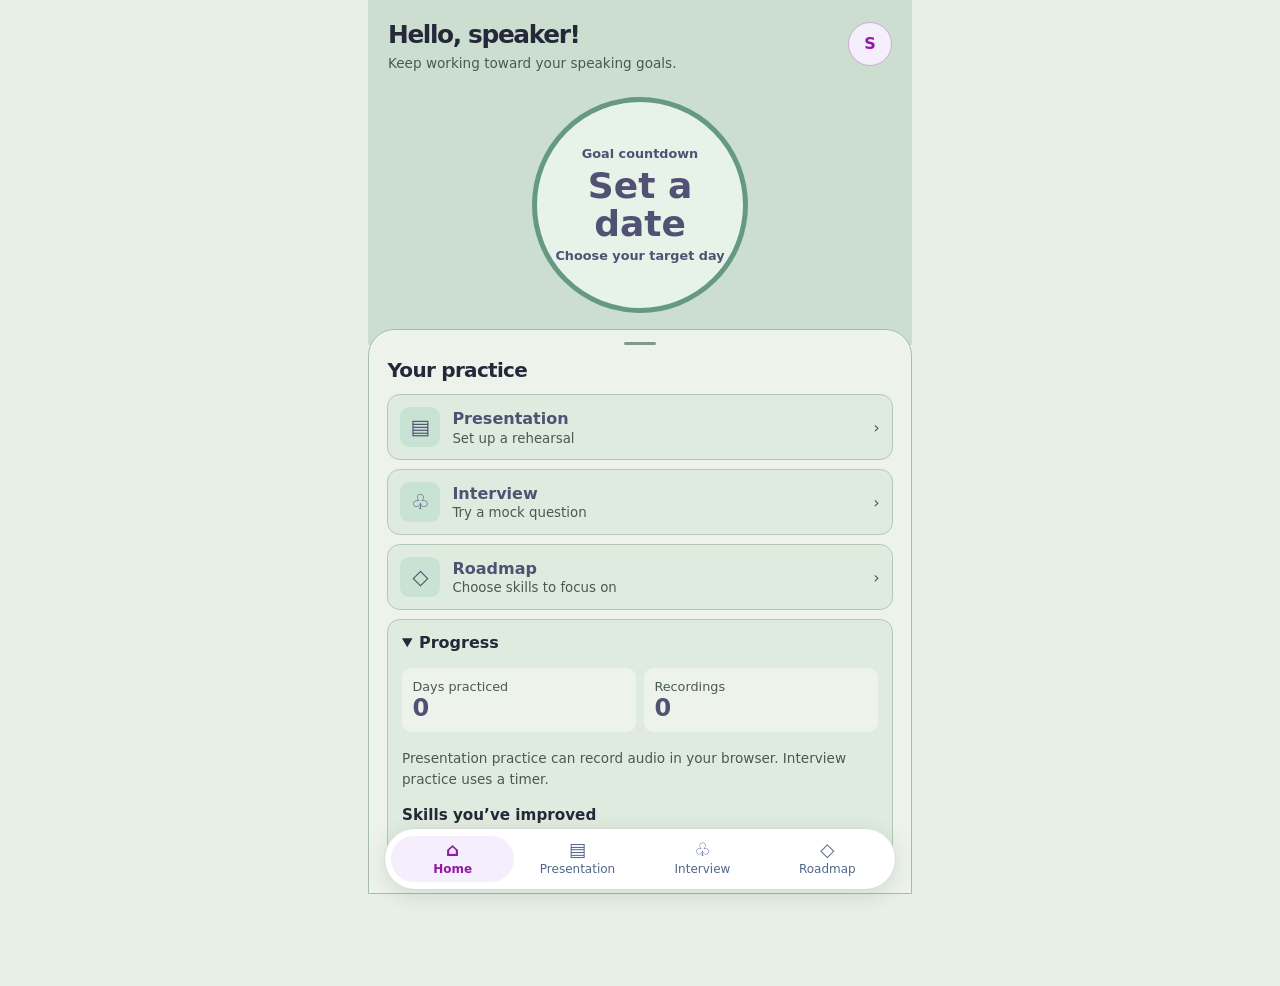
==== frontend/index.html @ f37f769d "Add presentation practice recording" ====
<!doctype html>
<html lang="en">
<head>
  <meta charset="utf-8">
  <meta name="viewport" content="width=device-width, initial-scale=1">
  <title>Speakly · Practice studio</title>
  <link rel="stylesheet" href="./styles.css">
  <script type="module" src="./app.js"></script>
</head>
<body>
  <div class="shell">
    <main id="screen" tabindex="-1"></main>
    <nav class="bottom-nav" aria-label="Main navigation">
      <a href="#home"><span aria-hidden="true">⌂</span>Home</a>
      <a href="#presentation"><span aria-hidden="true">▤</span>Presentation</a>
      <a href="#interview"><span aria-hidden="true">♧</span>Interview</a>
      <a href="#roadmap"><span aria-hidden="true">◇</span>Roadmap</a>
    </nav>
  </div>
  <template id="home">
    <section class="goal-hero">
      <div class="greeting">
        <div><h1 id="greeting">Hello, speaker!</h1><p>Keep working toward your speaking goals.</p></div>
        <button class="profile" id="edit-profile" type="button" aria-label="Edit dashboard name">S</button>
      </div>
      <button class="goal-ring" id="edit-goal" type="button">
        <span>Goal countdown</span>
        <strong id="goal-value">Set a date</strong>
        <span id="goal-caption">Choose your target day</span>
      </button>
    </section>
    <section class="dashboard-sheet" aria-labelledby="practice-heading">
      <span class="sheet-handle" aria-hidden="true"></span>
      <h2 id="practice-heading">Your practice</h2>
      <a class="dashboard-row" href="#presentation"><span class="row-icon" aria-hidden="true">▤</span><span><strong>Presentation</strong><small>Set up a rehearsal</small></span><span aria-hidden="true">›</span></a>
      <a class="dashboard-row" href="#interview"><span class="row-icon" aria-hidden="true">♧</span><span><strong>Interview</strong><small>Try a mock question</small></span><span aria-hidden="true">›</span></a>
      <a class="dashboard-row" href="#roadmap"><span class="row-icon" aria-hidden="true">◇</span><span><strong>Roadmap</strong><small>Choose skills to focus on</small></span><span aria-hidden="true">›</span></a>
      <details class="progress-box" open>
        <summary>Progress</summary>
        <dl class="stats">
          <div><dt>Days practiced</dt><dd id="practice-days">0</dd></div>
          <div><dt>Recordings</dt><dd>0</dd></div>
        </dl>
        <p class="note">Presentation practice can record audio in your browser. Interview practice uses a timer.</p>
        <h3>Skills you’ve improved</h3>
        <p id="improved-skills"></p>
      </details>
    </section>
    <dialog id="goal-dialog">
      <form method="dialog">
        <h2>Set your goal date</h2>
        <label>Target date <input name="target" type="date" required></label>
        <div class="dialog-actions">
          <button value="cancel" formnovalidate>Cancel</button>
          <button value="save">Save date</button>
        </div>
      </form>
    </dialog>
    <dialog id="profile-dialog">
      <form method="dialog">
        <h2>Edit your greeting</h2>
        <label>Display name <input name="displayName" maxlength="40" autocomplete="given-name"></label>
        <div class="dialog-actions">
          <button value="cancel">Cancel</button><button value="save">Save name</button>
        </div>
      </form>
    </dialog>
  </template>
  <template id="roadmap">
    <section class="inner-page">
      <a class="back" href="#home">← Home</a>
      <h1>Your roadmap</h1>
      <p>Choose skills to practice. Mark improvement when you notice a change in your own rehearsals.</p>
      <div id="skill-list"></div>
    </section>
  </template>
  <template id="presentation">
    <a class="back" href="#home">← Home</a>
    <h1>Presentation setup</h1>
    <form>
      <label>Practice format
        <select name="format">
          <option value="random">Random topic</option>
          <option value="prepared">Prepared presentation</option>
          <option value="assignment">Presentation assignment</option>
        </select>
      </label>
      <div id="random-settings">
        <label>Topic category
          <select name="category"><option>Technology and AI</option><option>Education</option><option>Society and culture</option><option>Environment</option><option>Business</option><option>Personal experiences</option><option>Current events</option></select>
        </label>
        <label>Suggested topic <textarea name="suggestion" rows="3" maxlength="240" required></textarea></label>
        <button type="button" id="another-topic" class="secondary">Suggest another topic</button>
        <p class="note">Edit the suggestion to make it more specific.</p>
      </div>
      <label id="topic-field" hidden>Topic <input name="topic" maxlength="240"></label>
      <div class="fields">
        <label>Duration
          <select name="duration">
            <option value="60">1 minute</option><option value="180" selected>3 minutes</option>
            <option value="300">5 minutes</option><option value="600">10 minutes</option><option value="900">15 minutes</option>
          </select>
        </label>
        <label>Prep time
          <select name="prep">
            <option value="0">None</option><option value="30">30 seconds</option>
            <option value="60">1 minute</option><option value="180">3 minutes</option>
          </select>
        </label>
      </div>
      <div class="fields">
        <label>Difficulty <select name="difficulty"><option>Beginner</option><option>Intermediate</option><option>Advanced</option></select></label>
        <label>Presentation style <select name="style"><option>Informative</option><option>Persuasive</option><option>Argumentative</option><option>Explanatory</option></select></label>
      </div>
      <label>Audience
        <select name="audience"><option>Classroom</option><option>Professional</option><option>General</option></select>
      </label>
      <label>Slides PDF (optional) <input type="file" name="slides" accept=".pdf,application/pdf"></label>
      <p class="note">Your PDF opens locally during practice. You can choose to record audio during your rehearsal.</p>
      <button>Start rehearsal</button>
    </form>
  </template>
  <template id="interview">
    <a class="back" href="#home">← Home</a>
    <h1>Mock interview setup</h1>
    <form>
      <label>Question source
        <select name="source"><option value="sample">Sample question</option><option value="own">My question</option></select>
      </label>
      <label id="question-field" hidden>Your question <textarea name="question" rows="3" maxlength="500"></textarea></label>
      <p class="note">Answer out loud at your own pace. This rehearsal uses a timer and does not record.</p>
      <button>Start interview</button>
    </form>
  </template>
  <template id="practice">
    <section class="practice">
      <p class="eyebrow" id="practice-mode"></p>
      <h1 id="prompt"></h1>
      <p id="audience"></p>
      <p id="practice-details"></p>
      <a id="slides" hidden target="_blank" rel="noopener noreferrer">Open slides in a new tab ↗</a>
      <div id="recording-controls" hidden>
        <p id="recording-status" role="status" aria-live="polite">Microphone is off.</p>
        <button id="record-audio" type="button" class="secondary">Start recording</button>
      </div>
      <p id="timer-label"></p>
      <p class="timer" id="timer"></p>
      <button id="advance" type="button">Finish practice</button>
    </section>
  </template>
  <template id="summary">
    <section class="practice">
      <p class="eyebrow">Session complete</p>
      <h1>Practice finished</h1>
      <p id="elapsed"></p>
      <div id="recording-review" hidden><p>Your recording</p><audio controls></audio></div>
      <a class="button" id="practice-again">Practice again</a>
      <a class="back" href="#home">Back to home</a>
    </section>
  </template>
</body>
</html>
---- frontend/styles.css ----
:root {
  font-family: system-ui, sans-serif;
  color: #242838;
  background: #e7efe7;
  --navy: #515174;
  --line: #a7bba9;
  --sage: #d0e1d3;
  --muted: #495951;
}
* { box-sizing: border-box; }
body { margin: 0; }
.shell { max-width: 66rem; padding: 0 clamp(1rem, 5vw, 4rem) 3rem; margin: auto; }
header {
  display: flex;
  align-items: center;
  justify-content: space-between;
  flex-wrap: wrap;
  gap: .65rem 1rem;
  padding: 1rem 0;
  border-bottom: 1px solid var(--line);
}
a { color: var(--navy); }
.brand { color: inherit; font-weight: 800; font-size: 1.65rem; letter-spacing: -.06em; text-decoration: none; }
.brand span { color: #357968; }
nav { display: flex; gap: clamp(.4rem, 2vw, 1rem); flex-wrap: wrap; }
nav a { padding: .65rem .35rem; text-decoration: none; font-size: .9rem; }
nav a[aria-current] { text-decoration: underline; text-underline-offset: .35em; font-weight: 700; }
:focus-visible { outline: 3px solid #453887; outline-offset: 4px; }
main { margin-top: clamp(1.5rem, 5vw, 3.5rem); }
.hero { margin-bottom: 2rem; }
h1 { font-size: clamp(2rem, 5vw, 4rem); line-height: 1.05; letter-spacing: -.055em; margin: .4em 0 .35em; overflow-wrap: anywhere; }
h2 { margin: .65em 0 .25em; font-size: 1.6rem; letter-spacing: -.035em; }
p { line-height: 1.55; }
.hero p, .choice p, .note { color: var(--muted); }
.eyebrow { color: #306653 !important; font-size: .8rem; letter-spacing: .13em; text-transform: uppercase; font-weight: 750; }
.choices, .fields { display: grid; gap: 1rem; grid-template-columns: repeat(2, minmax(0, 1fr)); }
.choice { padding: clamp(1.2rem, 4vw, 2rem); background: var(--sage); border: 1px solid var(--line); border-radius: 1rem; text-decoration: none; color: inherit; }
.choice.interview { background: #d5e7e1; }
.choice:hover { border-color: var(--navy); }
.mark { display: inline-grid; place-items: center; border-radius: .65rem; width: 3rem; height: 3rem; font-size: 1.5rem; color: #325c51; background: #aed2c0; }
.interview .mark { background: #d6d3e6; color: var(--navy); }
.action { color: var(--navy); font-weight: 750; display: inline-block; margin-top: 1rem; }
.back { display: inline-block; margin-top: .5rem; }
form, .practice { max-width: 37rem; }
form { display: grid; gap: 1rem; margin-top: 1.6rem; }
label { display: grid; gap: .4rem; font-weight: 650; min-width: 0; }
[hidden] { display: none !important; }
select, input, textarea { width: 100%; min-width: 0; color: inherit; }
select, input, textarea, button, .button { font: inherit; padding: .75rem; border-radius: .55rem; border: 1px solid #81998a; background: #eef4ed; }
button, .button { display: inline-block; background: var(--navy); color: #fff; border-color: var(--navy); cursor: pointer; font-weight: 700; text-decoration: none; text-align: center; }
button:hover, .button:hover { background: #404060; }
.practice .back { margin-left: 1rem; }
.timer { font-size: 3rem; font-variant-numeric: tabular-nums; margin: .25rem 0 1rem; color: var(--navy); }
@media (max-width: 38rem) { .choices { grid-template-columns: 1fr; } }

/* Dashboard colors are sampled visually from the mobile reference. */
:root {
  --nav-purple: #9119a6;
  --nav-lavender: #f4eefd;
  --nav-inactive: #52678b;
}
.shell {
  max-width: 34rem;
  padding: 0 0 calc(5.75rem + env(safe-area-inset-bottom));
}
main { margin: 0; padding: 1.2rem; }
main.dashboard { padding: 0; }
main:focus { outline: none; }
.goal-hero {
  position: sticky;
  top: 0;
  padding: 1.35rem 1.25rem 2rem;
  background: #cbded0;
}
.greeting { display: flex; gap: .75rem; justify-content: space-between; align-items: start; }
.greeting h1 { font-size: 1.55rem; margin: 0; }
.greeting p { color: var(--muted); font-size: .85rem; margin: .35rem 0 0; }
.profile {
  flex: 0 0 2.75rem;
  height: 2.75rem;
  padding: 0;
  border-radius: 50%;
  background: var(--nav-lavender);
  color: var(--nav-purple);
  border-color: #cfaccf;
}
.profile:hover { background: #e9dcef; }
.goal-ring {
  display: flex;
  flex-direction: column;
  align-items: center;
  justify-content: center;
  gap: .35rem;
  width: min(64vw, 13.5rem);
  aspect-ratio: 1;
  margin: 1.4rem auto 0;
  border: .35rem solid #659984;
  border-radius: 50%;
  background: #e7f2e9;
  color: var(--navy);
}
.goal-ring:hover { background: #dceee3; }
.goal-ring strong { font-size: clamp(1.35rem, 6vw, 2.25rem); line-height: 1.05; }
.goal-ring span { font-size: .8rem; }
.dashboard-sheet {
  position: relative;
  background: #edf3eb;
  margin-top: -1rem;
  padding: .75rem 1.15rem 1.6rem;
  border: 1px solid #a7bba9;
  border-radius: 1.65rem 1.65rem 0 0;
}
.sheet-handle { display: block; width: 2rem; height: .2rem; margin: 0 auto .8rem; border-radius: 1rem; background: #81998a; }
.dashboard-sheet > h2 { margin: 0 0 .8rem; font-size: 1.25rem; }
.dashboard-row {
  display: grid;
  grid-template-columns: 2.5rem minmax(0, 1fr) auto;
  align-items: center;
  gap: .75rem;
  min-height: 4rem;
  padding: .75rem;
  margin-bottom: .55rem;
  border-radius: .8rem;
  border: 1px solid #b4c8b8;
  background: #e0ebdf;
  text-decoration: none;
}
.dashboard-row:hover { background: #d4e5da; }
.dashboard-row small { display: block; margin-top: .15rem; color: var(--muted); }
.row-icon { display: grid; place-items: center; height: 2.5rem; border-radius: .6rem; background: #c8e2d4; font-size: 1.3rem; }
.progress-box { padding: .85rem; border-radius: .8rem; border: 1px solid #b4c8b8; background: #e0ebdf; }
.progress-box summary { cursor: pointer; font-weight: 750; }
.progress-box h3 { font-size: .95rem; margin-bottom: .25rem; }
.progress-box p { font-size: .85rem; margin: .25rem 0; }
.stats { display: grid; grid-template-columns: 1fr 1fr; gap: .5rem; }
.stats div { background: #edf3eb; border-radius: .6rem; padding: .65rem; }
.stats dt { font-size: .8rem; color: var(--muted); }
.stats dd { margin: 0; font-size: 1.5rem; font-weight: 750; color: var(--navy); }
.bottom-nav {
  position: fixed;
  z-index: 2;
  bottom: calc(.65rem + env(safe-area-inset-bottom));
  left: 50%;
  transform: translateX(-50%);
  width: min(calc(100% - 1.25rem), 32rem);
  display: grid;
  grid-template-columns: repeat(4, minmax(0, 1fr));
  gap: .15rem;
  padding: .4rem;
  background: #fff;
  border-radius: 2.5rem;
  border: 1px solid #d5dfd5;
  box-shadow: 0 5px 20px #21392b20;
}
.bottom-nav a {
  display: grid;
  justify-items: center;
  gap: .12rem;
  padding: .35rem .1rem;
  min-height: 2.9rem;
  border-radius: 2rem;
  color: var(--nav-inactive);
  font-size: clamp(.59rem, 2.6vw, .75rem);
}
.bottom-nav a span { font-size: 1.15rem; line-height: 1; }
.bottom-nav a[aria-current] { text-decoration: none; background: var(--nav-lavender); color: var(--nav-purple); }
dialog { width: min(24rem, calc(100% - 2rem)); border: 1px solid var(--line); border-radius: 1rem; background: #edf3eb; color: inherit; padding: 1.15rem; }
dialog::backdrop { background: #202c2a70; }
dialog form { margin: 0; }
dialog h2 { margin: 0; }
.dialog-actions { display: flex; justify-content: flex-end; gap: .5rem; }
.dialog-actions button[value="cancel"] { color: var(--navy); background: transparent; }
.skill-row { margin-bottom: .75rem; padding: .85rem; border: 1px solid var(--line); border-radius: .75rem; }
.skill-row label { display: flex; align-items: center; margin-bottom: .5rem; }
.skill-row input { width: auto; accent-color: var(--nav-purple); }
.skill-row p { margin: .35rem 0; }

#random-settings { display: grid; gap: 1rem; }
#random-settings .note { margin: 0; }
.secondary { background: transparent; color: var(--navy); }
.secondary:hover { background: #dceee3; }

#recording-controls { margin: 1rem 0; padding: .8rem; border: 1px solid var(--line); border-radius: .75rem; background: #edf3eb; }
#recording-status { margin: 0 0 .65rem; font-weight: 650; }
#recording-review audio { max-width: 100%; }
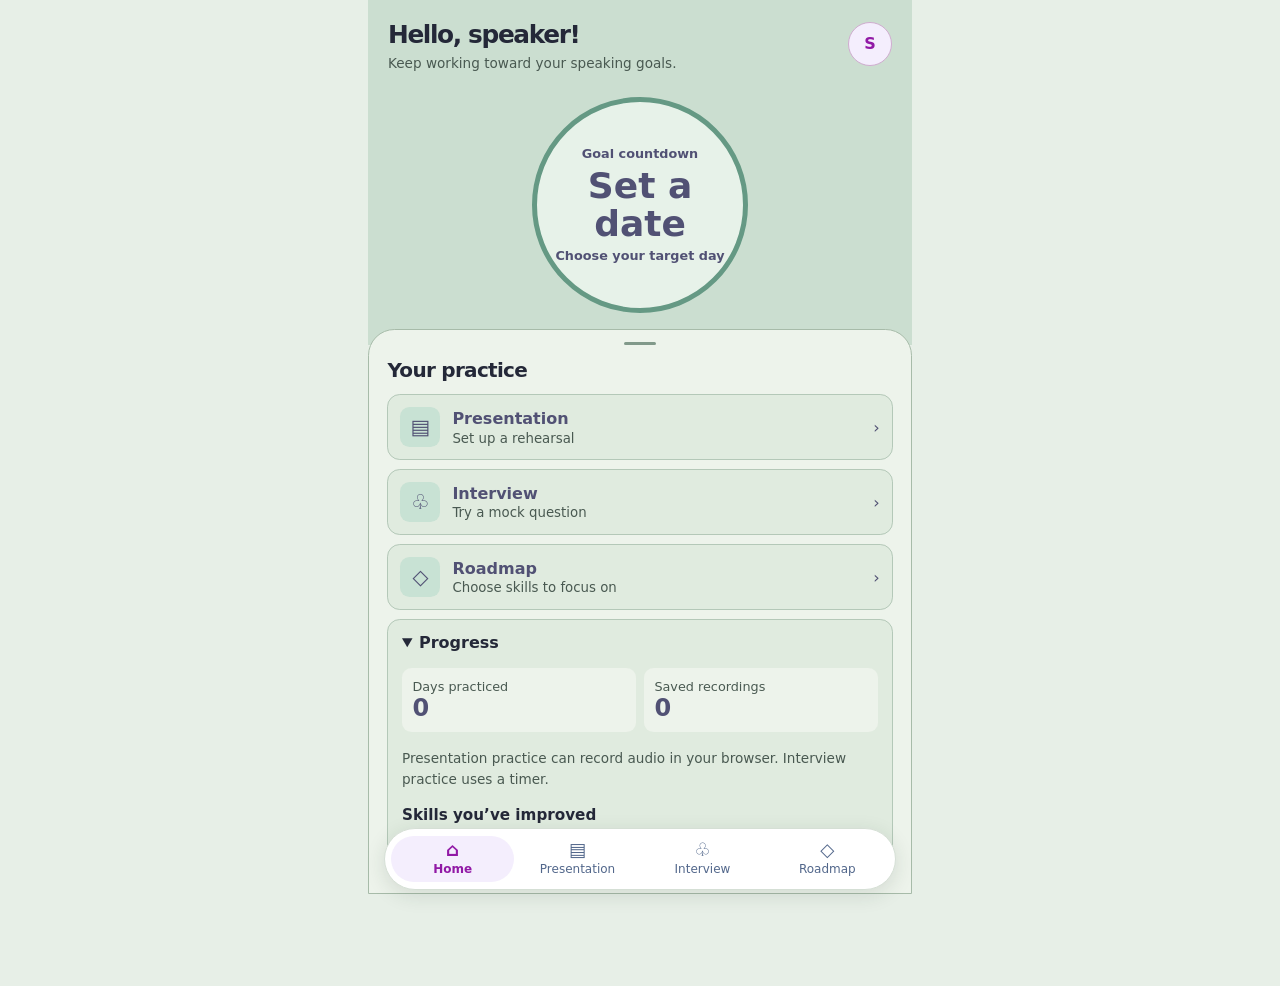
==== commit 88c0a7a3: "Clarify temporary presentation recordings" ====
--- a/frontend/index.html
+++ b/frontend/index.html
@@ -39,7 +39,7 @@
         <summary>Progress</summary>
         <dl class="stats">
           <div><dt>Days practiced</dt><dd id="practice-days">0</dd></div>
-          <div><dt>Recordings</dt><dd>0</dd></div>
+          <div><dt>Saved recordings</dt><dd>0</dd></div>
         </dl>
         <p class="note">Presentation practice can record audio in your browser. Interview practice uses a timer.</p>
         <h3>Skills you’ve improved</h3>
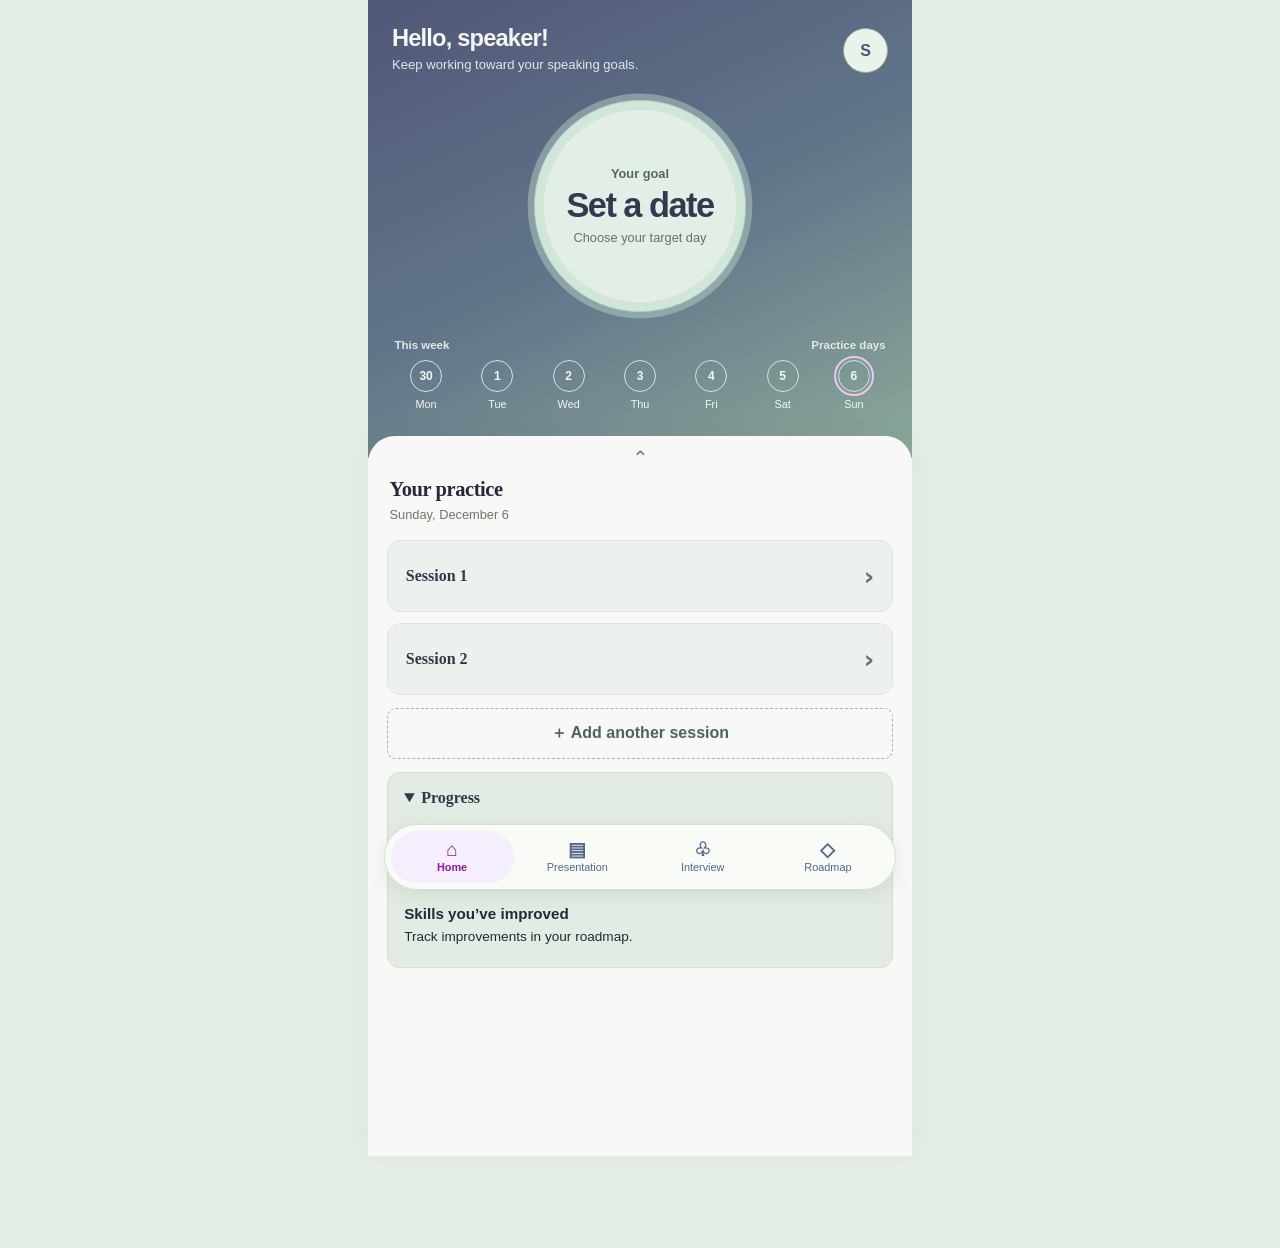
==== commit c04b5ed5: "Update dashboard and session planner" ====
--- a/frontend/index.html
+++ b/frontend/index.html
@@ -11,10 +11,10 @@
   <div class="shell">
     <main id="screen" tabindex="-1"></main>
     <nav class="bottom-nav" aria-label="Main navigation">
-      <a href="#home"><span aria-hidden="true">⌂</span>Home</a>
-      <a href="#presentation"><span aria-hidden="true">▤</span>Presentation</a>
-      <a href="#interview"><span aria-hidden="true">♧</span>Interview</a>
-      <a href="#roadmap"><span aria-hidden="true">◇</span>Roadmap</a>
+      <a href="#home"><span aria-hidden="true">⌂</span><span>Home</span></a>
+      <a href="#presentation"><span aria-hidden="true">▤</span><span>Presentation</span></a>
+      <a href="#interview"><span aria-hidden="true">♧</span><span>Interview</span></a>
+      <a href="#roadmap"><span aria-hidden="true">◇</span><span>Roadmap</span></a>
     </nav>
   </div>
   <template id="home">
@@ -24,28 +24,48 @@
         <button class="profile" id="edit-profile" type="button" aria-label="Edit dashboard name">S</button>
       </div>
       <button class="goal-ring" id="edit-goal" type="button">
-        <span>Goal countdown</span>
+        <span class="goal-label">Your goal</span>
         <strong id="goal-value">Set a date</strong>
         <span id="goal-caption">Choose your target day</span>
       </button>
+      <div class="week-heading"><span>This week</span><span>Practice days</span></div>
+      <ol class="week-strip" id="week-strip" aria-label="Practice days this week"></ol>
     </section>
     <section class="dashboard-sheet" aria-labelledby="practice-heading">
-      <span class="sheet-handle" aria-hidden="true"></span>
-      <h2 id="practice-heading">Your practice</h2>
-      <a class="dashboard-row" href="#presentation"><span class="row-icon" aria-hidden="true">▤</span><span><strong>Presentation</strong><small>Set up a rehearsal</small></span><span aria-hidden="true">›</span></a>
-      <a class="dashboard-row" href="#interview"><span class="row-icon" aria-hidden="true">♧</span><span><strong>Interview</strong><small>Try a mock question</small></span><span aria-hidden="true">›</span></a>
-      <a class="dashboard-row" href="#roadmap"><span class="row-icon" aria-hidden="true">◇</span><span><strong>Roadmap</strong><small>Choose skills to focus on</small></span><span aria-hidden="true">›</span></a>
+      <div class="sheet-hint" aria-hidden="true">⌃</div>
+      <div class="sheet-heading"><div><h2 id="practice-heading">Your practice</h2><p id="today-date"></p></div></div>
+      <div id="session-list" class="session-list"></div>
+      <button id="add-session" class="add-session" type="button">＋ Add another session</button>
+      <p id="session-limit" class="session-limit" hidden>Maximum of five sessions</p>
       <details class="progress-box" open>
         <summary>Progress</summary>
         <dl class="stats">
           <div><dt>Days practiced</dt><dd id="practice-days">0</dd></div>
           <div><dt>Saved recordings</dt><dd>0</dd></div>
         </dl>
-        <p class="note">Presentation practice can record audio in your browser. Interview practice uses a timer.</p>
         <h3>Skills you’ve improved</h3>
         <p id="improved-skills"></p>
       </details>
     </section>
+    <dialog id="session-dialog" aria-labelledby="session-dialog-title">
+      <form method="dialog" id="session-form">
+        <h2 id="session-dialog-title">Edit session</h2>
+        <label>Session name <input name="sessionName" maxlength="80" required></label>
+        <label>Practice type
+          <select name="sessionType">
+            <option value="">Choose a type</option>
+            <option value="presentation">Presentation</option>
+            <option value="interview">Interview</option>
+            <option value="roadmap">Roadmap</option>
+          </select>
+        </label>
+        <label>Description <textarea name="sessionDescription" rows="3" maxlength="500"></textarea></label>
+        <div class="dialog-actions">
+          <button type="button" id="delete-session" class="delete-session">Delete</button>
+          <button value="save">Done</button>
+        </div>
+      </form>
+    </dialog>
     <dialog id="goal-dialog">
       <form method="dialog">
         <h2>Set your goal date</h2>
--- a/frontend/styles.css
+++ b/frontend/styles.css
@@ -183,3 +183,184 @@
 #recording-controls { margin: 1rem 0; padding: .8rem; border: 1px solid var(--line); border-radius: .75rem; background: #edf3eb; }
 #recording-status { margin: 0 0 .65rem; font-weight: 650; }
 #recording-review audio { max-width: 100%; }
+
+/* The home screen uses a quiet sage backdrop and a separate scrolling surface. */
+body { background: #e4ede5; }
+.shell { background: #e4ede5; min-height: 100vh; }
+.goal-hero {
+  min-height: 24.5rem;
+  padding: max(1.6rem, env(safe-area-inset-top)) 1.5rem 3.1rem;
+  background: #dce9dd;
+}
+.greeting { align-items: center; }
+.greeting h1 { color: #2b3040; font-size: 1.48rem; font-weight: 700; letter-spacing: -.035em; }
+.greeting p { color: #596c60; font-size: .82rem; margin-top: .3rem; }
+.profile {
+  flex-basis: 2.8rem;
+  height: 2.8rem;
+  border: 1px solid #91aa98;
+  background: #eaf3e9;
+  color: #505475;
+}
+.profile:hover { background: #f2f7f0; }
+.goal-ring {
+  width: min(53vw, 12.5rem);
+  margin: 2rem auto 0;
+  gap: .35rem;
+  color: #343950;
+  background: #e9f3e9;
+  border: 1px solid #81aa91;
+  box-shadow: inset 0 0 0 .55rem #d5e9d8, 0 0 0 .4rem #d0e3d2;
+}
+.goal-ring:hover { background: #eff8ef; }
+.goal-ring .goal-label { color: #536a5b; font-weight: 600; font-size: .8rem; }
+.goal-ring strong { font-size: clamp(1.4rem, 6vw, 2.15rem); letter-spacing: -.045em; }
+#goal-caption { max-width: 10rem; color: #617368; font-weight: 500; line-height: 1.35; }
+.dashboard-sheet {
+  margin-top: -1.6rem;
+  padding: 1.45rem 1.2rem 2rem;
+  border: 0;
+  border-radius: 1.7rem 1.7rem 0 0;
+  background: #f0f5ee;
+  box-shadow: 0 -5px 20px #324e3c0a;
+}
+.sheet-heading { margin: 0 .15rem 1rem; }
+.sheet-heading h2 { margin: 0; font-size: 1.16rem; letter-spacing: -.02em; }
+.sheet-heading p { color: #68796c; margin: .25rem 0 0; font-size: .8rem; }
+.dashboard-row {
+  min-height: 4.65rem;
+  margin-bottom: .65rem;
+  padding: .75rem .9rem;
+  border: 1px solid #d0dfd2;
+  border-radius: .85rem;
+  background: #e4eee3;
+  color: #303749;
+  grid-template-columns: 2.75rem minmax(0, 1fr) auto;
+}
+.dashboard-row > span:last-child { font-size: 1.5rem; color: #6f8373; }
+.dashboard-row strong { font-size: .96rem; }
+.dashboard-row small { font-size: .76rem; }
+.row-icon { height: 2.75rem; background: #d2e4d5; color: #466a56; }
+.dashboard-row:nth-of-type(2) .row-icon { background: #e0dced; color: #585479; }
+.dashboard-row:nth-of-type(3) .row-icon { background: #d1e7e0; color: #3e776a; }
+.progress-box {
+  margin-top: .85rem;
+  padding: 1rem;
+  background: #e3ece3;
+  border-color: #d0dfd2;
+}
+.progress-box summary { color: #303749; min-height: 2rem; }
+.stats { margin: .4rem 0 .75rem; }
+.stats div { background: #f0f5ee; }
+.stats dd { font-size: 1.4rem; }
+.bottom-nav {
+  bottom: calc(.65rem + env(safe-area-inset-bottom));
+  padding: .35rem;
+  background: #f9fbf7;
+  box-shadow: 0 5px 20px #21392b1a;
+}
+.bottom-nav a { min-height: 3.25rem; align-content: center; text-align: center; }
+.bottom-nav a span:first-child { font-size: 1.2rem; font-weight: 700; }
+.bottom-nav a span:last-child { font-size: clamp(.58rem, 2.5vw, .68rem); line-height: 1.1; }
+.dashboard-row, .goal-ring, .bottom-nav a { transition: transform 110ms ease-out; }
+.dashboard-row:active, .goal-ring:active, .bottom-nav a:active { transform: scale(.98); }
+@media (prefers-reduced-motion: reduce) {
+  .dashboard-row, .goal-ring, .bottom-nav a { transition: none; }
+}
+
+/* The week view reflects locally recorded practice days. */
+:root { font-family: "Avenir Next", Avenir, "Trebuchet MS", sans-serif; }
+.goal-hero { min-height: 0; padding-bottom: 3rem; }
+.greeting h1 { font-weight: 600; letter-spacing: -.035em; }
+.goal-ring { width: min(56vw, 13.3rem); margin-top: 1.5rem; }
+.goal-ring strong { font-weight: 600; }
+.week-heading {
+  display: flex;
+  justify-content: space-between;
+  margin: 1.65rem .15rem .6rem;
+  font-size: .72rem;
+  font-weight: 650;
+  color: #475e50;
+}
+.week-strip {
+  display: grid;
+  grid-template-columns: repeat(7, minmax(0, 1fr));
+  gap: .2rem;
+  list-style: none;
+  padding: 0;
+  margin: 0;
+}
+.week-day { display: grid; justify-items: center; gap: .35rem; color: #4f6657; }
+.week-dot {
+  display: grid;
+  place-items: center;
+  width: 2rem;
+  height: 2rem;
+  border: 1px solid #a1bca6;
+  border-radius: 50%;
+  font-size: .75rem;
+  font-weight: 700;
+}
+.week-day.practiced .week-dot { background: #4d816c; color: #fff; border-color: #4d816c; }
+.week-day.today .week-dot { outline: 2px solid #8c439b; outline-offset: 2px; }
+.week-day-name { font-size: .68rem; }
+.dashboard-sheet { margin-top: -1.4rem; padding-top: 1.25rem; }
+.sheet-heading h2 { font-family: Georgia, "Times New Roman", serif; font-weight: 600; font-size: 1.28rem; }
+.dashboard-row strong, .progress-box summary { font-family: Georgia, "Times New Roman", serif; font-size: 1rem; font-weight: 600; }
+.dashboard-row { min-height: 4.5rem; }
+@media (max-width: 340px) {
+  .week-dot { width: 1.75rem; height: 1.75rem; }
+}
+
+/* A darker upper area gives the practice panel its own light surface. */
+.goal-hero {
+  background: linear-gradient(155deg, #505778 0%, #62768a 52%, #8ba999 100%);
+}
+.greeting h1, .greeting p, .week-heading, .week-day { color: #f4f6f3; }
+.greeting p, .week-heading { color: #e2e9e5; }
+.week-dot { border-color: #d5e6dd; }
+.week-day.practiced .week-dot { background: #e5f1e7; color: #31483d; border-color: #e5f1e7; }
+.week-day.today .week-dot { outline-color: #efc5f2; }
+.goal-ring {
+  background: #e3eee7;
+  border-color: #b4cfc3;
+  box-shadow: inset 0 0 0 .55rem #d1e5d9, 0 0 0 .4rem #b4cfc480;
+}
+.dashboard-sheet { background: #f8f9f6; min-height: 80vh; }
+.session-list { display: grid; gap: .65rem; }
+.session-row {
+  display: flex;
+  align-items: center;
+  justify-content: space-between;
+  width: 100%;
+  min-height: 4.5rem;
+  padding: 1rem 1.1rem;
+  border: 1px solid #dce4dd;
+  border-radius: .85rem;
+  background: #edf1ee;
+  color: #343747;
+  text-align: left;
+  font-family: Georgia, "Times New Roman", serif;
+  font-size: 1rem;
+  font-weight: 600;
+  overflow-wrap: anywhere;
+}
+.session-row:hover { background: #e1ebe4; }
+.session-arrow { flex-shrink: 0; color: #60756a; font-family: system-ui, sans-serif; font-size: 1.6rem; padding-left: .75rem; }
+.add-session {
+  width: 100%;
+  margin-top: .8rem;
+  min-height: 3.2rem;
+  border: 1px dashed #a2b6aa;
+  background: transparent;
+  color: #4b6658;
+}
+.add-session:hover { background: #e8f0e9; }
+.session-limit { color: #53645b; font-size: .8rem; text-align: center; }
+.delete-session { margin-right: auto; background: transparent; color: #784652; border-color: #c9afb3; }
+.delete-session:hover { background: #f2e5e7; color: #67333e; }
+@media (prefers-reduced-motion: no-preference) {
+  .session-row:active, .add-session:active { transform: scale(.98); }
+  .session-row, .add-session { transition: transform 110ms ease-out; }
+}
+.sheet-hint { color: #708277; text-align: center; font-size: 1.25rem; line-height: .7; margin: -.3rem 0 .8rem; }
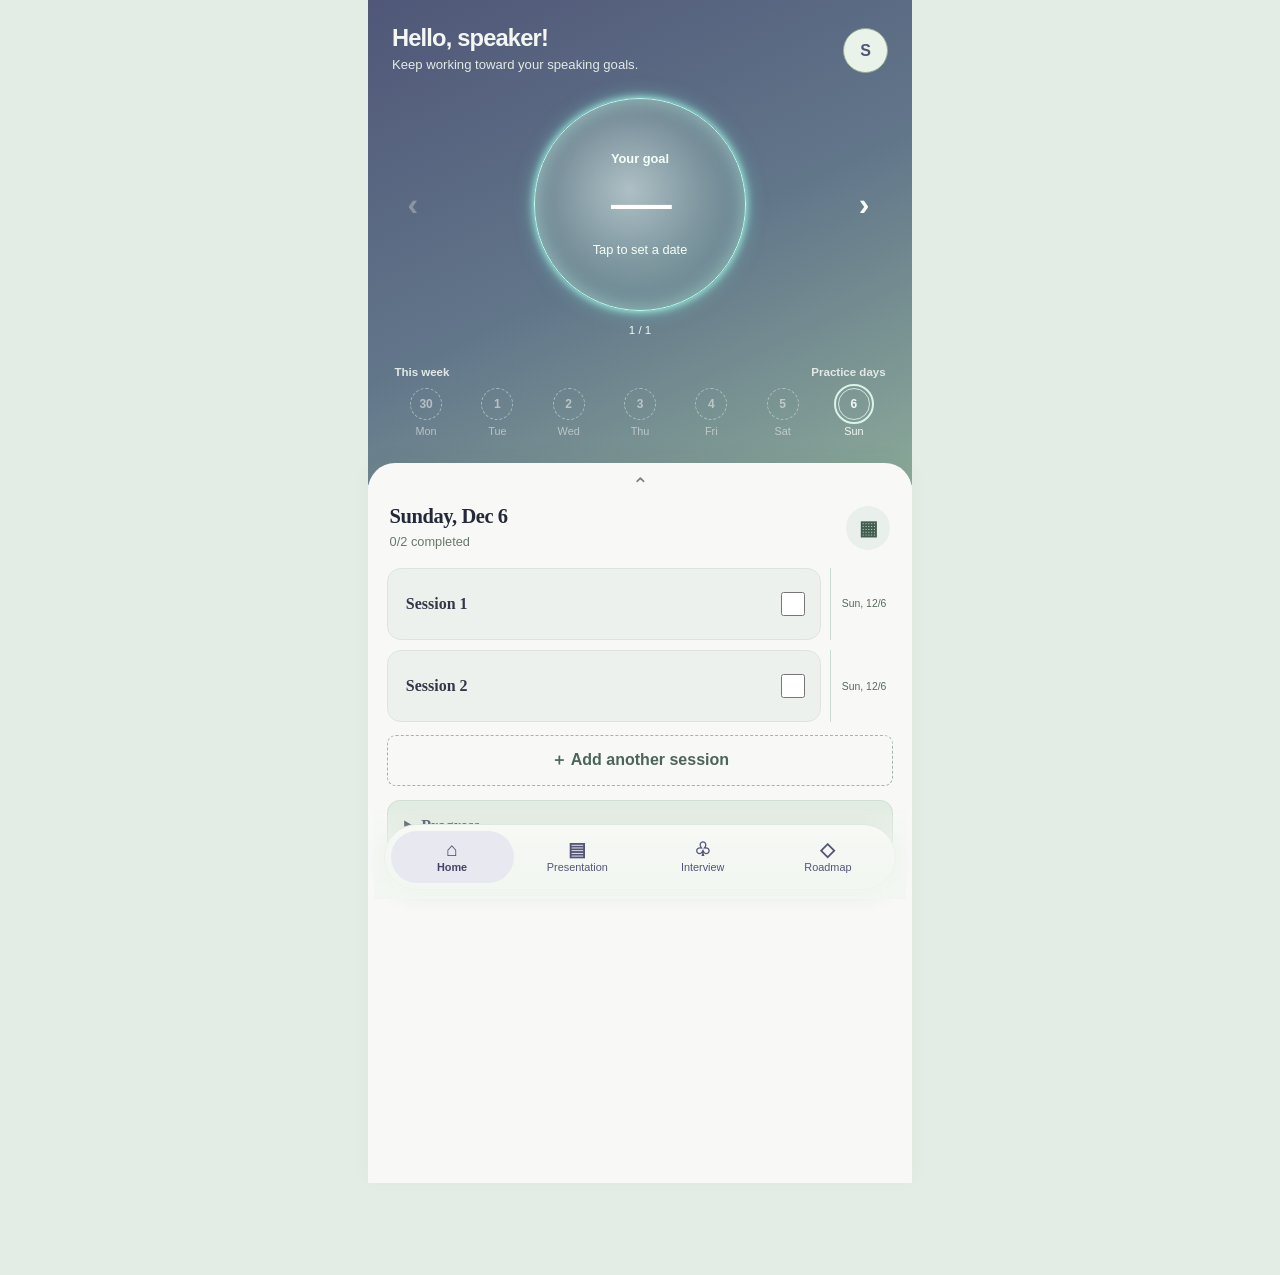
==== commit 233a480b: "Improve dashboard planning and document contributions" ====
--- a/frontend/index.html
+++ b/frontend/index.html
@@ -23,21 +23,22 @@
         <div><h1 id="greeting">Hello, speaker!</h1><p>Keep working toward your speaking goals.</p></div>
         <button class="profile" id="edit-profile" type="button" aria-label="Edit dashboard name">S</button>
       </div>
-      <button class="goal-ring" id="edit-goal" type="button">
+      <div class="goal-carousel"><button type="button" id="goal-prev" class="goal-nav" aria-label="Previous goal">‹</button><button class="goal-ring" id="edit-goal" type="button">
         <span class="goal-label">Your goal</span>
-        <strong id="goal-value">Set a date</strong>
+        <strong id="goal-value">—</strong>
         <span id="goal-caption">Choose your target day</span>
-      </button>
+      </button><button type="button" id="goal-next" class="goal-nav" aria-label="Next goal">›</button></div>
+      <p id="goal-position" class="goal-position"></p>
       <div class="week-heading"><span>This week</span><span>Practice days</span></div>
       <ol class="week-strip" id="week-strip" aria-label="Practice days this week"></ol>
     </section>
     <section class="dashboard-sheet" aria-labelledby="practice-heading">
       <div class="sheet-hint" aria-hidden="true">⌃</div>
-      <div class="sheet-heading"><div><h2 id="practice-heading">Your practice</h2><p id="today-date"></p></div></div>
+      <div class="sheet-heading"><div><h2 id="practice-heading"></h2><p id="today-date"></p></div><button type="button" id="calendar-open" class="calendar-open" aria-label="Choose session date">▦</button></div>
       <div id="session-list" class="session-list"></div>
       <button id="add-session" class="add-session" type="button">＋ Add another session</button>
       <p id="session-limit" class="session-limit" hidden>Maximum of five sessions</p>
-      <details class="progress-box" open>
+      <details class="progress-box">
         <summary>Progress</summary>
         <dl class="stats">
           <div><dt>Days practiced</dt><dd id="practice-days">0</dd></div>
@@ -45,6 +46,8 @@
         </dl>
         <h3>Skills you’ve improved</h3>
         <p id="improved-skills"></p>
+        <div id="skill-bars"></div>
+        <p class="note">Skill levels are self-reported.</p>
       </details>
     </section>
     <dialog id="session-dialog" aria-labelledby="session-dialog-title">
@@ -60,6 +63,8 @@
           </select>
         </label>
         <label>Description <textarea name="sessionDescription" rows="3" maxlength="500"></textarea></label>
+        <label>Date <input type="date" name="sessionDate" required></label>
+        <div class="fields"><label>Start time (optional) <input type="time" name="startTime"></label><label>End time (optional) <input type="time" name="endTime"></label></div>
         <div class="dialog-actions">
           <button type="button" id="delete-session" class="delete-session">Delete</button>
           <button value="save">Done</button>
@@ -69,12 +74,19 @@
     <dialog id="goal-dialog">
       <form method="dialog">
         <h2>Set your goal date</h2>
+        <label>Goal name <input name="goalName" maxlength="60"></label>
         <label>Target date <input name="target" type="date" required></label>
         <div class="dialog-actions">
+          <button value="remove" formnovalidate>Remove goal</button>
           <button value="cancel" formnovalidate>Cancel</button>
           <button value="save">Save date</button>
         </div>
       </form>
+    </dialog>
+    <dialog id="calendar-dialog" aria-labelledby="calendar-title">
+      <div class="calendar-header"><button type="button" id="month-prev" aria-label="Previous month">‹</button><h2 id="calendar-title"></h2><button type="button" id="month-next" aria-label="Next month">›</button></div>
+      <div class="calendar-grid" id="calendar-grid"></div>
+      <button type="button" id="calendar-close" class="secondary">Close</button>
     </dialog>
     <dialog id="profile-dialog">
       <form method="dialog">
--- a/frontend/styles.css
+++ b/frontend/styles.css
@@ -364,3 +364,67 @@
   .session-row, .add-session { transition: transform 110ms ease-out; }
 }
 .sheet-hint { color: #708277; text-align: center; font-size: 1.25rem; line-height: .7; margin: -.3rem 0 .8rem; }
+
+.goal-carousel { display: grid; grid-template-columns: 2.8rem minmax(0, 1fr) 2.8rem; align-items: center; margin-top: 1.4rem; }
+.goal-carousel .goal-ring { margin: 0 auto; width: min(52vw, 13.3rem); }
+.goal-nav { padding: 0; width: 2.6rem; height: 2.6rem; border: 0; border-radius: 50%; background: transparent; color: #f5faf7; font-size: 2rem; line-height: 1; }
+.goal-nav:disabled { opacity: .3; }
+.goal-nav:hover:not(:disabled) { background: #ffffff25; }
+.goal-ring {
+  background: radial-gradient(circle at 45% 43%, #e3f5ee99, #b5d8ca55 45%, #648b9455 78%, #7fc9b988 100%);
+  border: 1px solid #b9fff0;
+  box-shadow: inset 0 0 1.2rem #c4ffeb88, 0 0 .5rem #adfff0, 0 0 1.2rem #74dfc888;
+  color: #fff;
+}
+.goal-ring:hover { background: radial-gradient(circle at 45% 43%, #e3f5eeaa, #b5d8ca55 45%, #648b9455 78%, #7fc9b988 100%); }
+.goal-ring .goal-label, #goal-caption { color: #f5fff9; }
+.goal-ring strong { font-family: "Avenir Next", Avenir, "Trebuchet MS", sans-serif; font-size: clamp(2.5rem, 12vw, 3.8rem); font-weight: 400; }
+.goal-position { text-align: center; color: #eef8f1; font-size: .72rem; margin: .7rem 0 0; }
+.week-day.past { opacity: .55; }
+.week-day.past .week-dot { border-style: dashed; }
+.week-day.today.practiced .week-dot { color: #31483d; }
+.sheet-heading { display: flex; justify-content: space-between; align-items: center; }
+.calendar-open { width: 2.75rem; height: 2.75rem; padding: 0; background: #e9efea; color: #435e50; border: 0; border-radius: 50%; font-size: 1.25rem; }
+.calendar-open:hover { background: #dae8dd; }
+.session-line { display: grid; grid-template-columns: minmax(0, 1fr) 4.5rem; align-items: stretch; }
+.session-card { position: relative; min-width: 0; }
+.session-row { padding-right: 3.4rem; }
+.session-check { position: absolute; top: 50%; right: 1rem; transform: translateY(-50%); width: 1.5rem; height: 1.5rem; margin: 0; accent-color: #527d69; cursor: pointer; }
+.session-time { display: flex; align-items: center; justify-content: center; border-left: 1px solid #cadbd0; margin-left: .55rem; padding-left: .3rem; color: #566a5c; font-size: .65rem; text-align: center; overflow-wrap: anywhere; }
+.calendar-header { display: flex; align-items: center; justify-content: space-between; gap: .5rem; }
+.calendar-header button { min-width: 2.7rem; padding: .4rem; font-size: 1.3rem; }
+.calendar-header h2 { font-size: 1.2rem; text-align: center; }
+.calendar-grid { display: grid; grid-template-columns: repeat(7, 1fr); gap: .2rem; margin: 1rem 0; text-align: center; }
+.calendar-grid span { font-size: .75rem; padding: .5rem 0; }
+.calendar-grid button { background: transparent; color: #2c3e35; border: 0; padding: .45rem 0; min-height: 2.5rem; }
+.calendar-grid button.past { color: #899990; }
+.calendar-grid button[aria-current="date"] { background: #525778; color: white; border-radius: 50%; }
+.calendar-grid button:hover { background: #d6e5d9; color: #293c33; }
+.skill-bar { display: grid; grid-template-columns: minmax(0, 1fr) 1.25fr 2.5rem; align-items: center; gap: .5rem; margin: .65rem 0; }
+.skill-bar input[type="text"], .skill-bar input:not([type]) { background: transparent; border: 0; padding: .35rem 0; font-size: .85rem; }
+.skill-bar input[type="range"] { padding: 0; accent-color: #667c94; }
+.skill-bar output { font-size: .75rem; }
+
+/* Keep the mobile navigation legible as content scrolls beneath it. */
+:root {
+  --nav-purple: #54547a;
+  --nav-lavender: #e8e8f0;
+  --nav-inactive: #54547a;
+}
+.bottom-nav::before {
+  content: "";
+  position: absolute;
+  z-index: -1;
+  pointer-events: none;
+  left: -.7rem;
+  right: -.7rem;
+  bottom: calc(-.65rem - env(safe-area-inset-bottom));
+  height: calc(5.75rem + env(safe-area-inset-bottom));
+  background: linear-gradient(to bottom, transparent, #f2f6f1b8 42%, #f2f6f1ed 100%);
+}
+.bottom-nav a[aria-current] { color: #45456b; background: #e8e8f0; }
+.week-day.today .week-dot { outline-color: #d9f4e8; }
+@media (max-width: 38rem) {
+  html { scrollbar-width: none; }
+  html::-webkit-scrollbar { display: none; }
+}
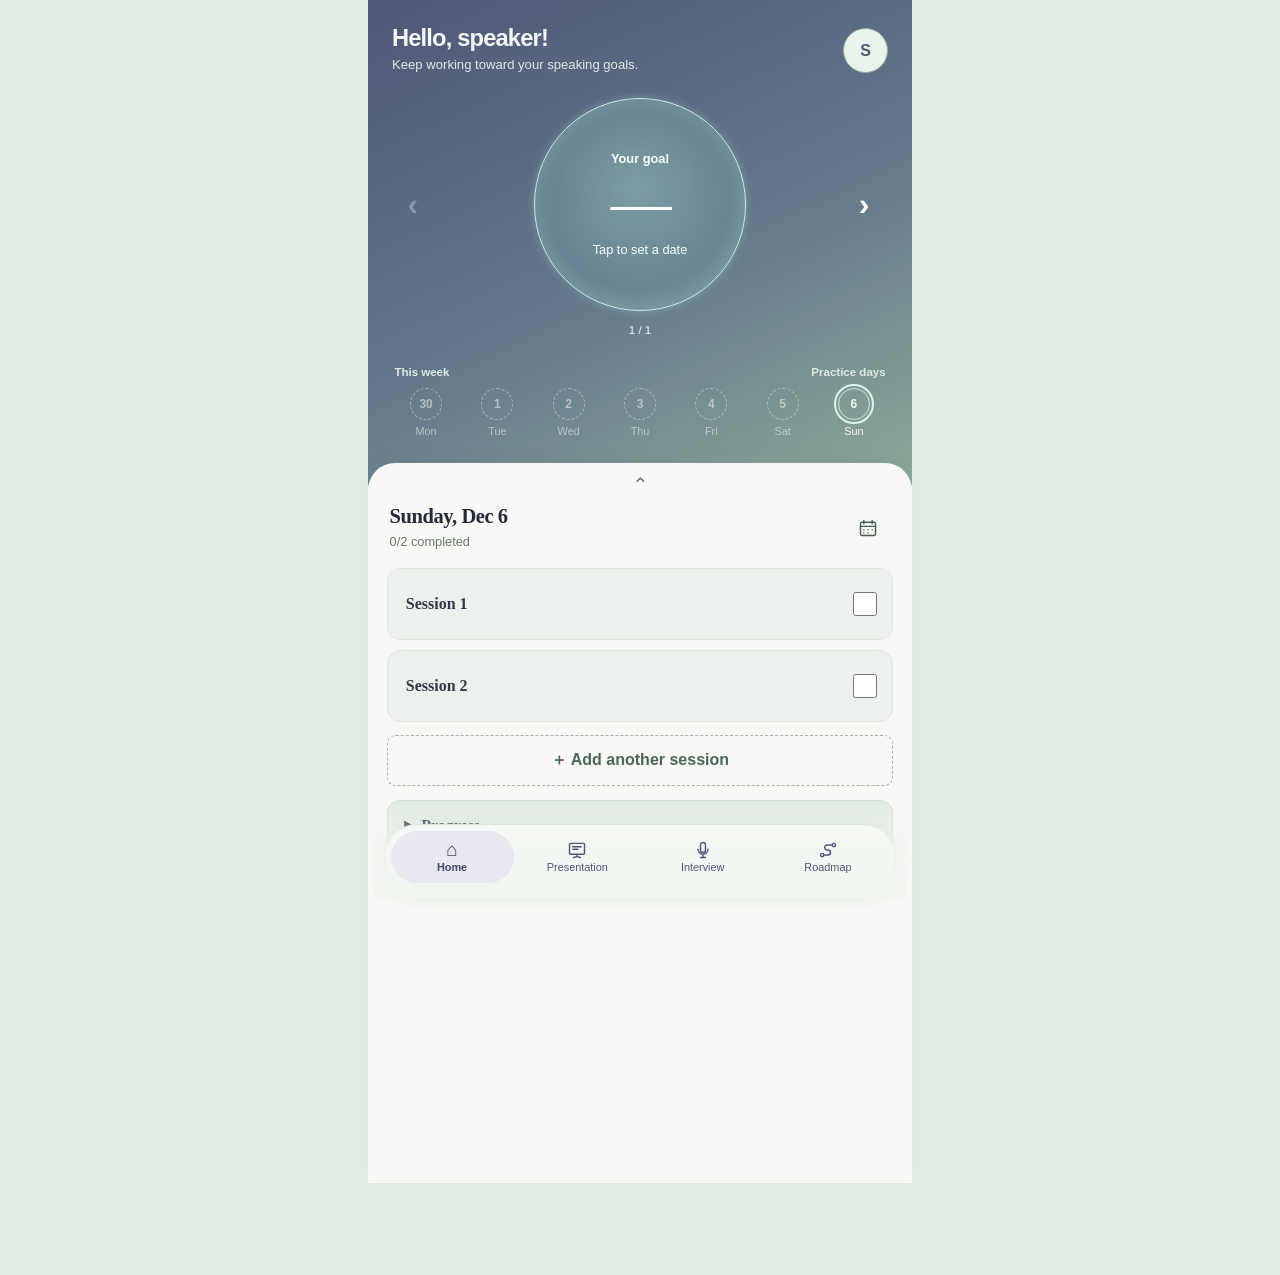
==== commit 1a49a109: "Refine dashboard calendar and session controls" ====
--- a/frontend/index.html
+++ b/frontend/index.html
@@ -12,9 +12,9 @@
     <main id="screen" tabindex="-1"></main>
     <nav class="bottom-nav" aria-label="Main navigation">
       <a href="#home"><span aria-hidden="true">⌂</span><span>Home</span></a>
-      <a href="#presentation"><span aria-hidden="true">▤</span><span>Presentation</span></a>
-      <a href="#interview"><span aria-hidden="true">♧</span><span>Interview</span></a>
-      <a href="#roadmap"><span aria-hidden="true">◇</span><span>Roadmap</span></a>
+      <a href="#presentation"><span aria-hidden="true"><svg viewBox="0 0 24 24" fill="none" stroke="currentColor" stroke-width="1.7" stroke-linecap="round" stroke-linejoin="round"><rect x="3" y="4" width="18" height="13" rx="1"/><path d="M12 17v3m-4 1 4-1 4 1M7 8h10M7 11h6"/></svg></span><span>Presentation</span></a>
+      <a href="#interview"><span aria-hidden="true"><svg viewBox="0 0 24 24" fill="none" stroke="currentColor" stroke-width="1.7" stroke-linecap="round"><rect x="9" y="3" width="6" height="12" rx="3"/><path d="M6 11a6 6 0 0 0 12 0M12 17v4m-3 0h6"/></svg></span><span>Interview</span></a>
+      <a href="#roadmap"><span aria-hidden="true"><svg viewBox="0 0 24 24" fill="none" stroke="currentColor" stroke-width="1.7" stroke-linecap="round" stroke-linejoin="round"><circle cx="5" cy="18" r="2"/><circle cx="19" cy="6" r="2"/><path d="M7 18h5a3 3 0 0 0 0-6h-1a3 3 0 0 1 0-6h6"/></svg></span><span>Roadmap</span></a>
     </nav>
   </div>
   <template id="home">
@@ -34,7 +34,7 @@
     </section>
     <section class="dashboard-sheet" aria-labelledby="practice-heading">
       <div class="sheet-hint" aria-hidden="true">⌃</div>
-      <div class="sheet-heading"><div><h2 id="practice-heading"></h2><p id="today-date"></p></div><button type="button" id="calendar-open" class="calendar-open" aria-label="Choose session date">▦</button></div>
+      <div class="sheet-heading"><div><h2 id="practice-heading"></h2><p id="today-date"></p></div><button type="button" id="calendar-open" class="calendar-open" aria-label="Choose session date"><svg aria-hidden="true" viewBox="0 0 24 24" fill="none" stroke="currentColor" stroke-width="1.7" stroke-linecap="round" stroke-linejoin="round"><rect x="3" y="5" width="18" height="16" rx="2"/><path d="M7 3v4m10-4v4M3 10h18M7 14h.01M12 14h.01M17 14h.01M7 18h.01M12 18h.01"/></svg></button></div>
       <div id="session-list" class="session-list"></div>
       <button id="add-session" class="add-session" type="button">＋ Add another session</button>
       <p id="session-limit" class="session-limit" hidden>Maximum of five sessions</p>
@@ -63,8 +63,8 @@
           </select>
         </label>
         <label>Description <textarea name="sessionDescription" rows="3" maxlength="500"></textarea></label>
-        <label>Date <input type="date" name="sessionDate" required></label>
-        <div class="fields"><label>Start time (optional) <input type="time" name="startTime"></label><label>End time (optional) <input type="time" name="endTime"></label></div>
+        <label>Date <input type="text" name="sessionDate" readonly required aria-label="Date" class="date-field" placeholder="Choose a date"></label>
+        <div class="fields"><label>Start time (optional) <input type="text" name="startTime" readonly class="time-field" aria-label="Start time (optional)"></label><label>End time (optional) <input type="text" name="endTime" readonly class="time-field" aria-label="End time (optional)"></label></div>
         <div class="dialog-actions">
           <button type="button" id="delete-session" class="delete-session">Delete</button>
           <button value="save">Done</button>
@@ -75,7 +75,7 @@
       <form method="dialog">
         <h2>Set your goal date</h2>
         <label>Goal name <input name="goalName" maxlength="60"></label>
-        <label>Target date <input name="target" type="date" required></label>
+        <label>Target date <input name="target" type="text" readonly required aria-label="Target date" class="date-field" placeholder="Choose a date"></label>
         <div class="dialog-actions">
           <button value="remove" formnovalidate>Remove goal</button>
           <button value="cancel" formnovalidate>Cancel</button>
@@ -84,9 +84,23 @@
       </form>
     </dialog>
     <dialog id="calendar-dialog" aria-labelledby="calendar-title">
-      <div class="calendar-header"><button type="button" id="month-prev" aria-label="Previous month">‹</button><h2 id="calendar-title"></h2><button type="button" id="month-next" aria-label="Next month">›</button></div>
+      <p class="calendar-kicker">Choose a date</p><div class="calendar-header"><button type="button" id="month-prev" aria-label="Previous month">‹</button><h2 id="calendar-title"></h2><button type="button" id="month-next" aria-label="Next month">›</button></div>
       <div class="calendar-grid" id="calendar-grid"></div>
-      <button type="button" id="calendar-close" class="secondary">Close</button>
+    </dialog>
+    <dialog id="time-dialog" aria-labelledby="time-title">
+      <form method="dialog" id="time-form">
+        <h2 id="time-title">Choose a time</h2>
+        <div class="time-picker">
+          <label>Hour <select name="hour" aria-label="Hour"></select></label>
+          <label>Minute <select name="minute" aria-label="Minute"></select></label>
+          <label>Period <select name="period" aria-label="Period"><option>AM</option><option>PM</option></select></label>
+        </div>
+        <div class="dialog-actions">
+          <button value="clear" formnovalidate>Clear</button>
+          <button value="cancel" formnovalidate>Cancel</button>
+          <button value="save">Set time</button>
+        </div>
+      </form>
     </dialog>
     <dialog id="profile-dialog">
       <form method="dialog">
--- a/frontend/styles.css
+++ b/frontend/styles.css
@@ -428,3 +428,121 @@
   html { scrollbar-width: none; }
   html::-webkit-scrollbar { display: none; }
 }
+
+.bottom-nav svg, .calendar-open svg { display: block; width: 1.25rem; height: 1.25rem; }
+.calendar-open { display: grid; place-items: center; background: transparent; border-radius: .4rem; }
+.calendar-open:hover { background: #e4ebe5; }
+.goal-ring strong { font-family: Georgia, "Times New Roman", serif; font-weight: 500; }
+.session-group-cards { display: grid; gap: .65rem; min-width: 0; }
+.session-line.untimed { grid-template-columns: 1fr; }
+.session-time {
+  border: 0;
+  display: flex;
+  flex-direction: column;
+  gap: .35rem;
+  padding: 0 0 0 .35rem;
+  margin-left: .4rem;
+}
+.session-time::before, .session-time::after {
+  content: "";
+  flex: 1;
+  min-height: .5rem;
+  width: 1px;
+  background: #cadbd0;
+}
+.skill-bar progress { display: block; width: 100%; height: .45rem; border: 0; border-radius: 1rem; overflow: hidden; background: #d4ded7; }
+.skill-bar progress::-webkit-progress-bar { background: #d4ded7; border-radius: 1rem; }
+.skill-bar progress::-webkit-progress-value { background: #667c94; border-radius: 1rem; }
+.skill-bar progress::-moz-progress-bar { background: #667c94; border-radius: 1rem; }
+
+/* A single soft ring keeps the countdown readable against the navy background. */
+.goal-ring, .goal-ring:hover {
+  background: radial-gradient(circle at 48% 42%, #90bcb49a, #6c929c83 60%, #789e9b8c 100%);
+  border: 1px solid #c6f1e4;
+  box-shadow: inset 0 0 1.4rem #dafbef38, 0 0 .55rem #a0e9d75c;
+}
+.goal-ring strong { font-family: Georgia, "Times New Roman", serif; letter-spacing: -.035em; }
+dialog {
+  max-height: min(85dvh, 46rem);
+  overflow-y: auto;
+  border: 1px solid #dce7dc;
+  border-radius: 1.4rem;
+  padding: 1.4rem;
+  background: #f7faf6;
+  color: #303747;
+  box-shadow: 0 1.2rem 3rem #263b3450;
+}
+dialog::backdrop { background: #27344788; }
+dialog h2 { font-family: Georgia, "Times New Roman", serif; font-size: 1.45rem; letter-spacing: -.025em; }
+dialog form { gap: .95rem; }
+dialog label { font-size: .8rem; font-weight: 700; color: #46574f; gap: .45rem; }
+dialog input, dialog select, dialog textarea {
+  min-height: 2.9rem;
+  font-family: inherit;
+  font-size: .95rem;
+  font-weight: 400;
+  border: 1px solid #c8d8cb;
+  border-radius: .75rem;
+  background: #eef4ed;
+  color: #2d3940;
+  padding: .72rem .85rem;
+}
+dialog textarea { resize: vertical; }
+dialog .date-field {
+  cursor: pointer;
+  background: #eef4ed;
+  color: #34463c;
+}
+dialog .dialog-actions { gap: .45rem; flex-wrap: wrap; margin-top: .25rem; }
+dialog .dialog-actions button { min-height: 2.8rem; border-radius: .7rem; padding: .65rem .9rem; }
+#calendar-dialog { width: min(24rem, calc(100% - 2rem)); padding: 1.4rem; }
+.calendar-kicker { margin: 0 0 .3rem; color: #607369; font-size: .78rem; font-weight: 650; }
+.calendar-header { margin: .2rem 0 .8rem; }
+.calendar-header h2 { font-size: 1.35rem; }
+.calendar-header button {
+  width: 2.75rem;
+  height: 2.75rem;
+  border: 1px solid #d8e4da;
+  border-radius: .75rem;
+  background: #edf4ed;
+  color: #4d6170;
+}
+.calendar-header button:hover { background: #dcebe0; }
+.calendar-grid { gap: .2rem; margin: .6rem 0 .2rem; }
+.calendar-grid span { color: #697c70; font-weight: 700; font-size: .7rem; }
+.calendar-grid button { min-width: 0; height: 2.7rem; border-radius: .7rem; font-weight: 500; }
+.calendar-grid button.past { color: #89988f; }
+.calendar-grid button.calendar-today { box-shadow: inset 0 0 0 1px #829d8a; }
+.calendar-grid button[aria-current="date"] { border-radius: .7rem; background: #54547a; color: white; }
+@media (prefers-reduced-motion: no-preference) {
+  dialog[open] { animation: dialog-appear 180ms cubic-bezier(.16, 1, .3, 1); }
+  @keyframes dialog-appear { from { opacity: 0; transform: translateY(7px); } to { opacity: 1; transform: translateY(0); } }
+}
+
+#goal-dialog form { text-align: center; }
+#goal-dialog label { text-align: center; font-family: Georgia, "Times New Roman", serif; font-size: .95rem; font-weight: 600; }
+#goal-dialog input { text-align: center; font-family: "Avenir Next", Avenir, "Trebuchet MS", sans-serif; }
+#goal-dialog .dialog-actions { justify-content: center; }
+.time-field { cursor: pointer; text-align: center; }
+#time-dialog h2 { text-align: center; }
+.time-picker { display: grid; grid-template-columns: 1fr 1fr 1fr; gap: .55rem; }
+.time-picker label { text-align: center; font-size: .75rem; }
+.time-picker select { text-align: center; padding: .65rem .3rem; font-size: 1.05rem; }
+#time-dialog .dialog-actions { justify-content: center; }
+
+/* A consistent type system for session, calendar, goal, and time controls. */
+:root { font-family: "Avenir Next", Avenir, "Trebuchet MS", sans-serif; }
+dialog, dialog button, dialog input, dialog select, dialog textarea {
+  font-family: "Avenir Next", Avenir, "Trebuchet MS", sans-serif;
+}
+dialog h2, .calendar-header h2, #goal-dialog label {
+  font-family: Georgia, "Times New Roman", serif;
+  letter-spacing: -.025em;
+}
+#calendar-dialog { background: #f8faf6; }
+.calendar-kicker { color: #5b7164; letter-spacing: .01em; }
+.calendar-grid button { font-family: "Avenir Next", Avenir, "Trebuchet MS", sans-serif; font-size: .9rem; }
+.calendar-grid button:disabled { color: #aab8ad; cursor: not-allowed; background: transparent; }
+#session-dialog label, #time-dialog label { font-size: .8rem; letter-spacing: .01em; }
+.session-row:disabled { opacity: .65; }
+.session-check:disabled { opacity: .55; cursor: default; }
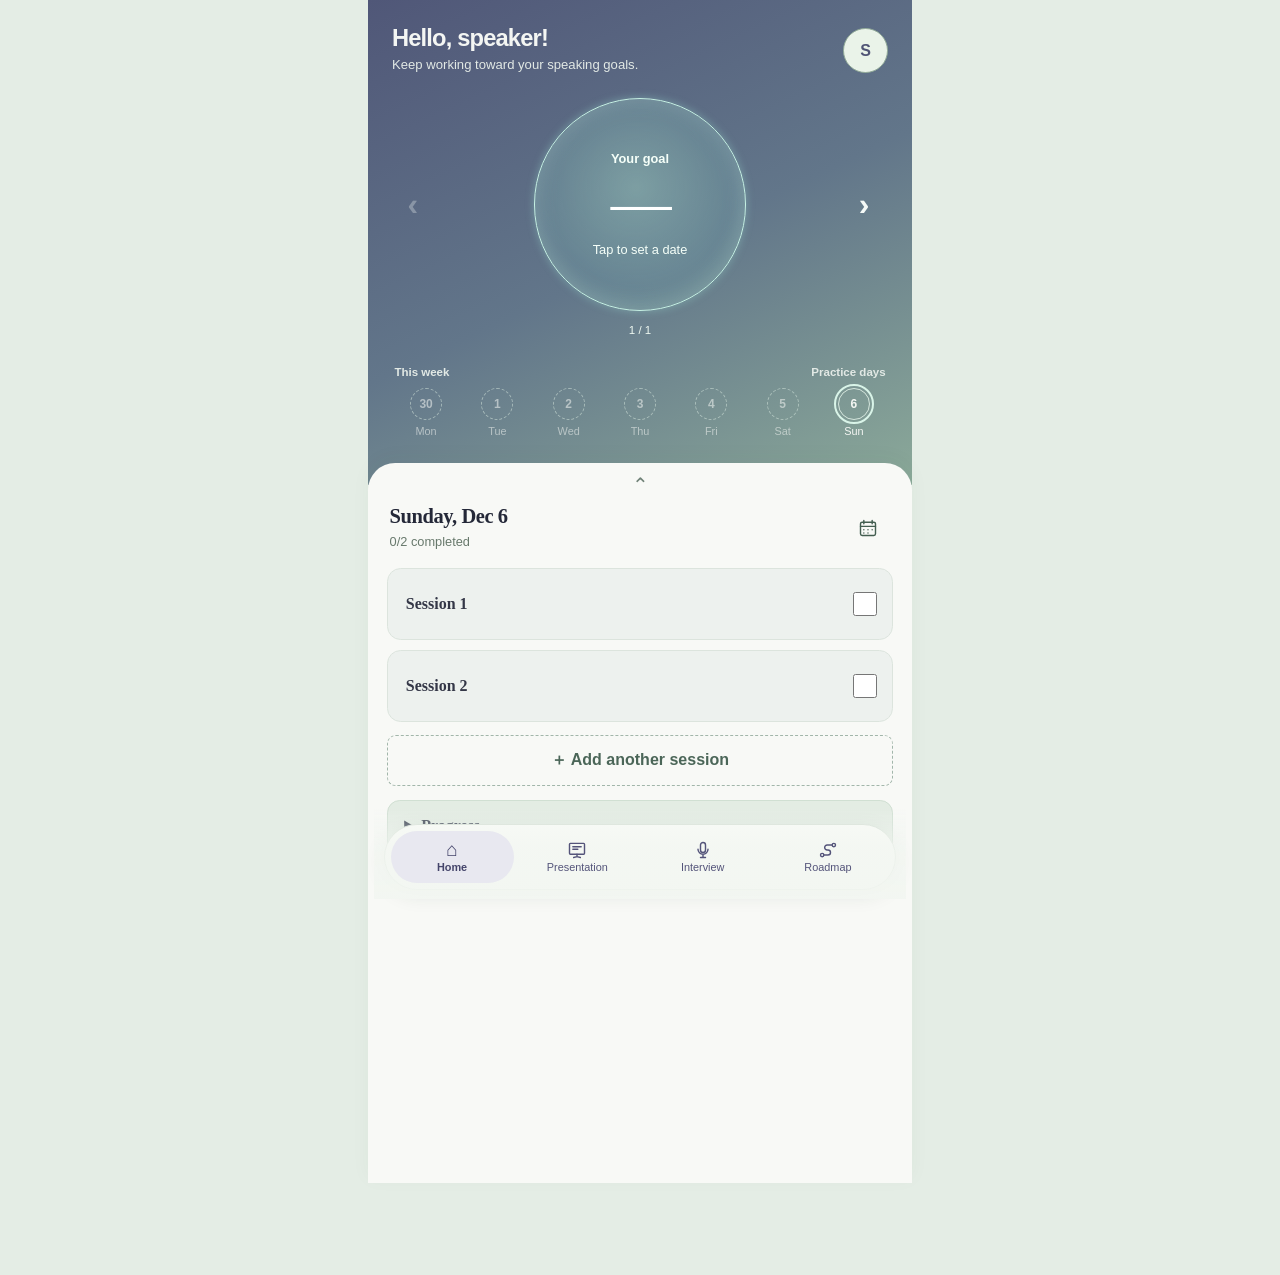
==== commit 5bc4242d: "Add account screens and roadmap preview" ====
--- a/frontend/index.html
+++ b/frontend/index.html
@@ -21,7 +21,7 @@
     <section class="goal-hero">
       <div class="greeting">
         <div><h1 id="greeting">Hello, speaker!</h1><p>Keep working toward your speaking goals.</p></div>
-        <button class="profile" id="edit-profile" type="button" aria-label="Edit dashboard name">S</button>
+        <button class="profile" id="edit-profile" type="button" aria-label="Open account">S</button>
       </div>
       <div class="goal-carousel"><button type="button" id="goal-prev" class="goal-nav" aria-label="Previous goal">‹</button><button class="goal-ring" id="edit-goal" type="button">
         <span class="goal-label">Your goal</span>
@@ -112,12 +112,87 @@
       </form>
     </dialog>
   </template>
+  <template id="account">
+    <section class="account-page">
+      <a href="#home" class="account-back">‹ <span>Dashboard</span></a>
+      <h1>My account</h1>
+      <form id="account-form">
+        <div class="avatar-editor">
+          <label class="avatar-preview" for="avatar-file"><span id="avatar-initial">S</span><img id="avatar-image" alt="" hidden></label>
+          <label for="avatar-file" class="avatar-link">Change photo</label>
+          <input id="avatar-file" type="file" accept="image/*" hidden>
+          <button id="remove-avatar" type="button" class="text-button">Remove photo</button>
+        </div>
+        <label>Name <input name="name" autocomplete="given-name" maxlength="40"></label>
+        <label>Username <input name="username" autocomplete="username" maxlength="40"></label>
+        <label>Email address <input name="email" type="email" autocomplete="email" maxlength="254"></label>
+        <label>Phone number <input name="phone" type="tel" autocomplete="tel" maxlength="30"></label>
+        <label>Recovery email <input name="recoveryEmail" type="email" maxlength="254"></label>
+        <button type="submit">Save changes</button>
+        <p id="account-status" role="status" class="account-note">Profile details are saved in this browser on this device.</p>
+      </form>
+      <div class="account-links">
+        <a href="#settings"><span>Settings</span><span>›</span></a>
+        <a href="#privacy"><span>Privacy</span><span>›</span></a>
+      </div>
+      <section class="account-actions">
+        <button disabled>Sign out</button>
+        <button disabled>Delete account permanently</button>
+        <p>Account sign-in and deletion will be available when accounts are connected.</p>
+      </section>
+    </section>
+  </template>
+  <template id="settings">
+    <section class="account-page"><a href="#account" class="account-back">‹ <span>Account</span></a>
+      <h1>Settings</h1>
+      <div class="settings-card">
+        <label>Interview speaker voice
+          <select disabled><option>Not available yet</option></select>
+        </label>
+        <p>Voice selection will be available when interview speech is added.</p>
+      </div>
+    </section>
+  </template>
+  <template id="privacy">
+    <section class="account-page"><a href="#account" class="account-back">‹ <span>Account</span></a>
+      <h1>Privacy</h1>
+      <div class="settings-card">
+        <h2>Recordings</h2>
+        <p>Presentation audio is available for review during the session and is not saved after you leave.</p>
+        <label>Save recordings after leaving <select disabled><option>Not available yet</option></select></label>
+      </div>
+      <div class="settings-card">
+        <h2>Device access</h2>
+        <p>Speakly asks your browser before using the microphone. You can change device permissions in browser settings.</p>
+        <div class="permission-row"><span>Microphone</span><strong id="microphone-status">Checking…</strong></div>
+        <div class="permission-row"><span>Camera</span><strong id="camera-status">Checking…</strong></div>
+        <div class="permission-row"><span>Photo library</span><strong>Selected files only</strong></div>
+      </div>
+    </section>
+  </template>
   <template id="roadmap">
-    <section class="inner-page">
-      <a class="back" href="#home">← Home</a>
+    <section class="roadmap-page">
+      <a class="account-back" href="#home">‹ <span>Dashboard</span></a>
       <h1>Your roadmap</h1>
-      <p>Choose skills to practice. Mark improvement when you notice a change in your own rehearsals.</p>
-      <div id="skill-list"></div>
+      <p class="roadmap-intro">Your path will take shape as you practice.</p>
+      <div class="map-frame" id="map-frame" tabindex="0" role="region" aria-label="Roadmap map. Drag or scroll to explore.">
+        <div class="map-canvas">
+          <svg class="roadmap-art" viewBox="0 0 740 420" aria-hidden="true" focusable="false">
+            <path class="road-edge" d="M80 340 C210 340 105 220 265 240 S410 320 420 210 S510 85 660 95"/>
+            <path class="road-center" d="M80 340 C210 340 105 220 265 240 S410 320 420 210 S510 85 660 95"/>
+            <g class="map-stops"><circle cx="80" cy="340" r="12"/><circle cx="265" cy="240" r="12"/><circle cx="420" cy="210" r="12"/><circle cx="660" cy="95" r="12"/></g>
+          </svg>
+          <div class="map-bus" aria-label="Starting point"><svg viewBox="0 0 48 36" aria-hidden="true"><rect x="3" y="4" width="42" height="25" rx="7" fill="#54547a"/><rect x="8" y="8" width="13" height="9" rx="2" fill="#d9eee5"/><rect x="24" y="8" width="13" height="9" rx="2" fill="#d9eee5"/><circle cx="12" cy="29" r="4" fill="#283648"/><circle cx="36" cy="29" r="4" fill="#283648"/></svg></div>
+        </div>
+      </div>
+      <p class="map-hint">Drag the map to explore</p>
+      <section class="roadmap-progress">
+        <h2>Your progress</h2>
+        <div class="roadmap-stat"><span>Sections completed</span><strong>0</strong></div>
+        <div class="roadmap-stat"><span>Strongest and developing skills</span><strong>Not available yet</strong></div>
+        <p>Skills and progress will appear after the onboarding assessment and roadmap are connected.</p>
+      </section>
+      <section class="roadmap-skills"><h2>Practice focus</h2><p>Choose a skill or note an improvement you’ve noticed.</p><div id="skill-list"></div></section>
     </section>
   </template>
   <template id="presentation">
--- a/frontend/styles.css
+++ b/frontend/styles.css
@@ -546,3 +546,42 @@
 #session-dialog label, #time-dialog label { font-size: .8rem; letter-spacing: .01em; }
 .session-row:disabled { opacity: .65; }
 .session-check:disabled { opacity: .55; cursor: default; }
+
+.profile { overflow: hidden; }
+.profile img { width: 100%; height: 100%; object-fit: cover; border-radius: 50%; }
+.account-page, .roadmap-page { max-width: 34rem; margin: 0 auto; padding: .35rem .2rem 2rem; }
+.account-back { display: inline-flex; align-items: center; gap: .4rem; text-decoration: none; font-size: 1.7rem; line-height: 1; min-height: 2.75rem; color: #515174; }
+.account-back span { font: 600 .9rem "Avenir Next", Avenir, "Trebuchet MS", sans-serif; }
+.account-page h1, .roadmap-page h1 { font-family: Georgia, "Times New Roman", serif; font-size: 2.2rem; font-weight: 600; letter-spacing: -.035em; margin: .5rem 0; }
+.account-page form { margin-top: 1rem; gap: .9rem; }
+.account-page label { font-size: .82rem; color: #465b4d; }
+.account-page input { background: #f2f6f0; border: 1px solid #c4d5c6; border-radius: .75rem; min-height: 3rem; }
+.avatar-editor { display: grid; justify-items: center; gap: .4rem; padding: .25rem 0 .65rem; }
+.avatar-editor .avatar-preview { display: grid; place-items: center; width: 5.2rem; height: 5.2rem; overflow: hidden; border-radius: 50%; background: #d4e6d7; color: #505675; font-size: 1.8rem; cursor: pointer; }
+.avatar-preview img { width: 100%; height: 100%; object-fit: cover; }
+.avatar-link, .text-button { color: #505675 !important; font-size: .8rem; font-weight: 700; cursor: pointer; }
+.text-button { border: 0; background: transparent; padding: .35rem; }
+.text-button:hover { background: #e3eee4; }
+.account-note, .account-actions p, .settings-card p, .roadmap-intro, .roadmap-progress p, .roadmap-skills p, .map-hint { color: #52695a; font-size: .85rem; line-height: 1.5; }
+.account-links, .settings-card, .roadmap-progress, .roadmap-skills { margin-top: 1rem; border: 1px solid #d0ded0; border-radius: 1rem; background: #eef4ed; padding: 1rem; }
+.account-links a { display: flex; justify-content: space-between; align-items: center; min-height: 3rem; color: #343a4e; text-decoration: none; font-weight: 650; }
+.account-links a + a { border-top: 1px solid #d4e2d4; }
+.account-links a span:last-child { font-size: 1.5rem; color: #728477; }
+.account-actions { display: grid; gap: .6rem; margin-top: 1.5rem; }
+.account-actions button { background: transparent; color: #7b7074; border-color: #c9c7c5; }
+button:disabled, select:disabled { cursor: not-allowed; opacity: .65; }
+.settings-card h2, .roadmap-progress h2, .roadmap-skills h2 { font: 600 1.2rem Georgia, serif; margin: 0 0 .5rem; }
+.permission-row, .roadmap-stat { display: flex; align-items: center; justify-content: space-between; gap: 1rem; padding: .8rem 0; border-top: 1px solid #d4e2d4; font-size: .9rem; }
+.permission-row strong, .roadmap-stat strong { color: #515174; font-size: .8rem; text-align: right; }
+.map-frame { width: 100%; height: 20rem; overflow: auto; border: 1px solid #b7cfc0; border-radius: 1.4rem; background: #d9eadb; cursor: grab; touch-action: pan-x pan-y; overscroll-behavior: contain; }
+.map-frame.dragging { cursor: grabbing; user-select: none; }
+.map-canvas { width: 740px; height: 420px; position: relative; background: #d9eadb; }
+.roadmap-art { display: block; width: 100%; height: 100%; }
+.road-edge, .road-center { fill: none; stroke-linecap: round; }
+.road-edge { stroke: #8da999; stroke-width: 30; }
+.road-center { stroke: #edf4e7; stroke-width: 2; stroke-dasharray: 6 10; }
+.map-stops circle { fill: #f0f5ea; stroke: #607e6d; stroke-width: 3; }
+.map-bus { position: absolute; left: 59px; top: 300px; width: 47px; height: 36px; }
+.map-bus svg { width: 100%; height: 100%; }
+.map-hint { margin: .5rem .2rem 1rem; }
+.roadmap-skills .skill-row h2 { font-size: 1.1rem; }
